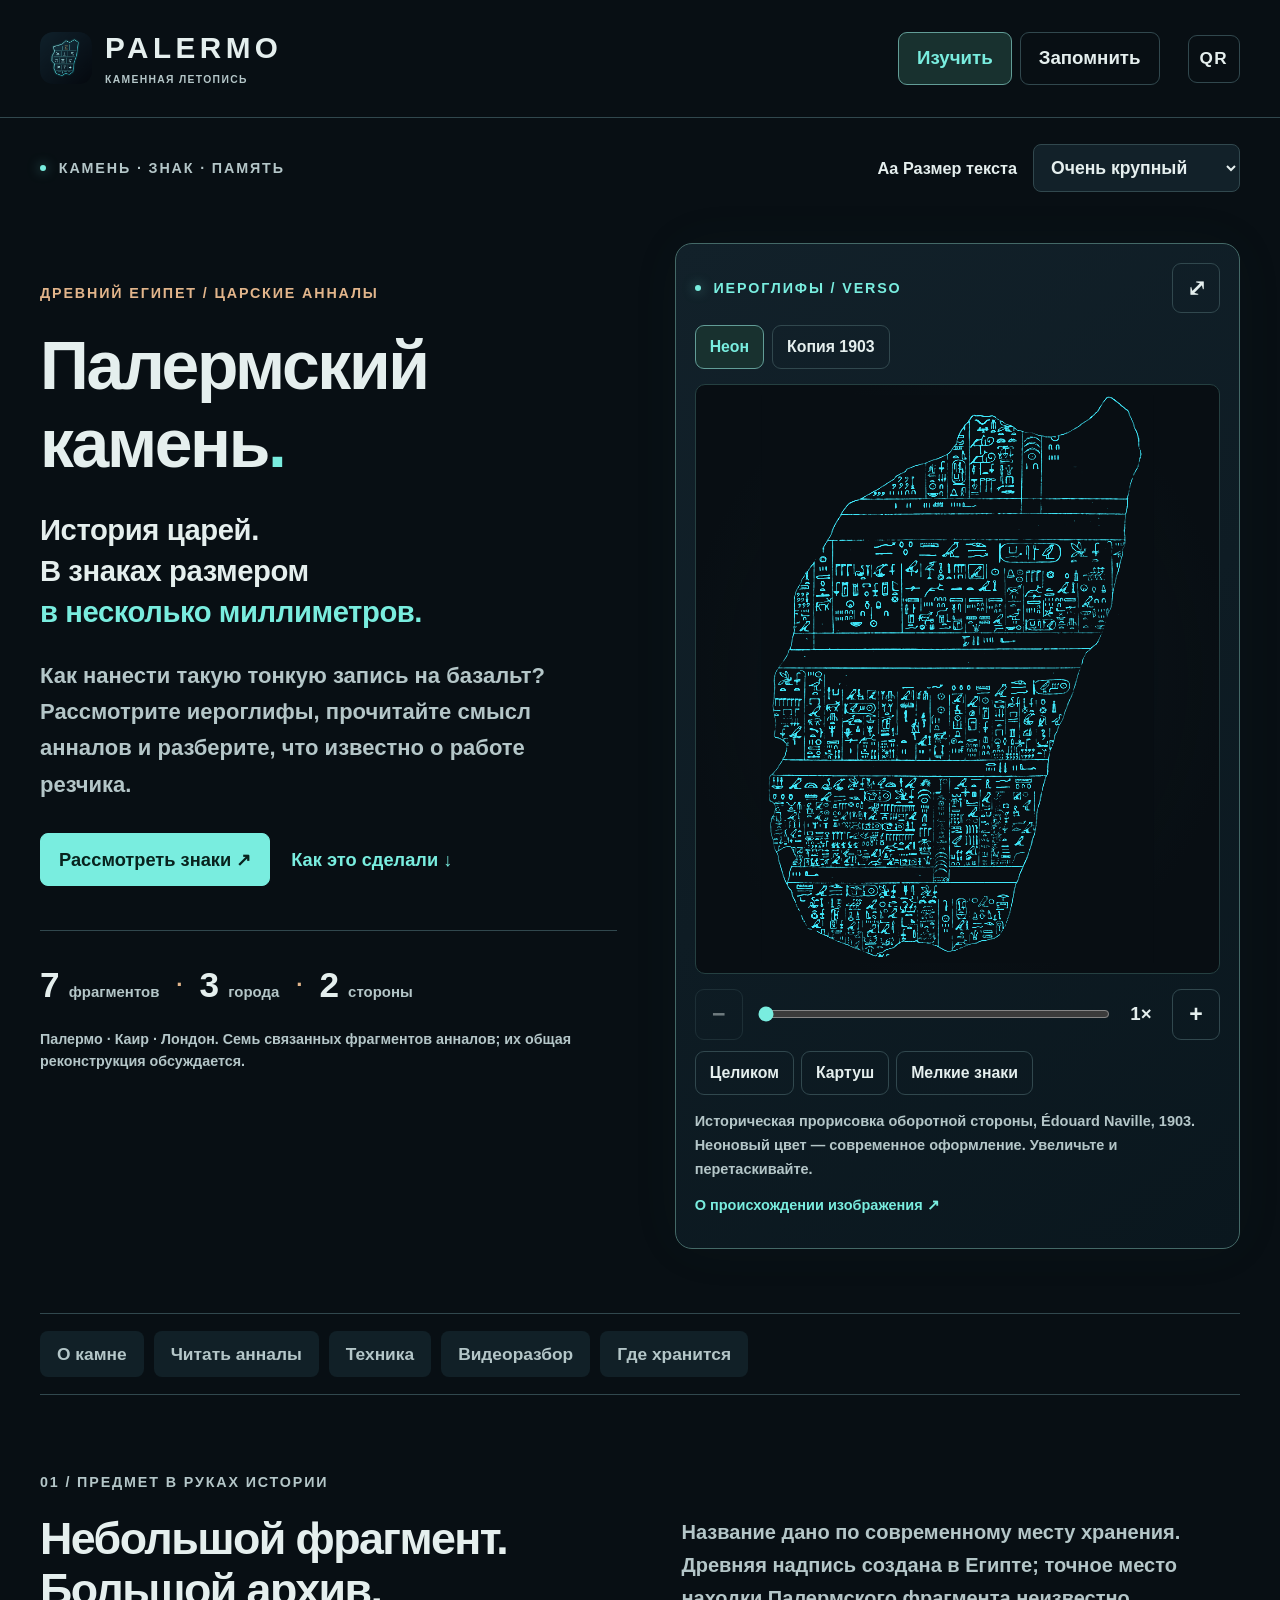
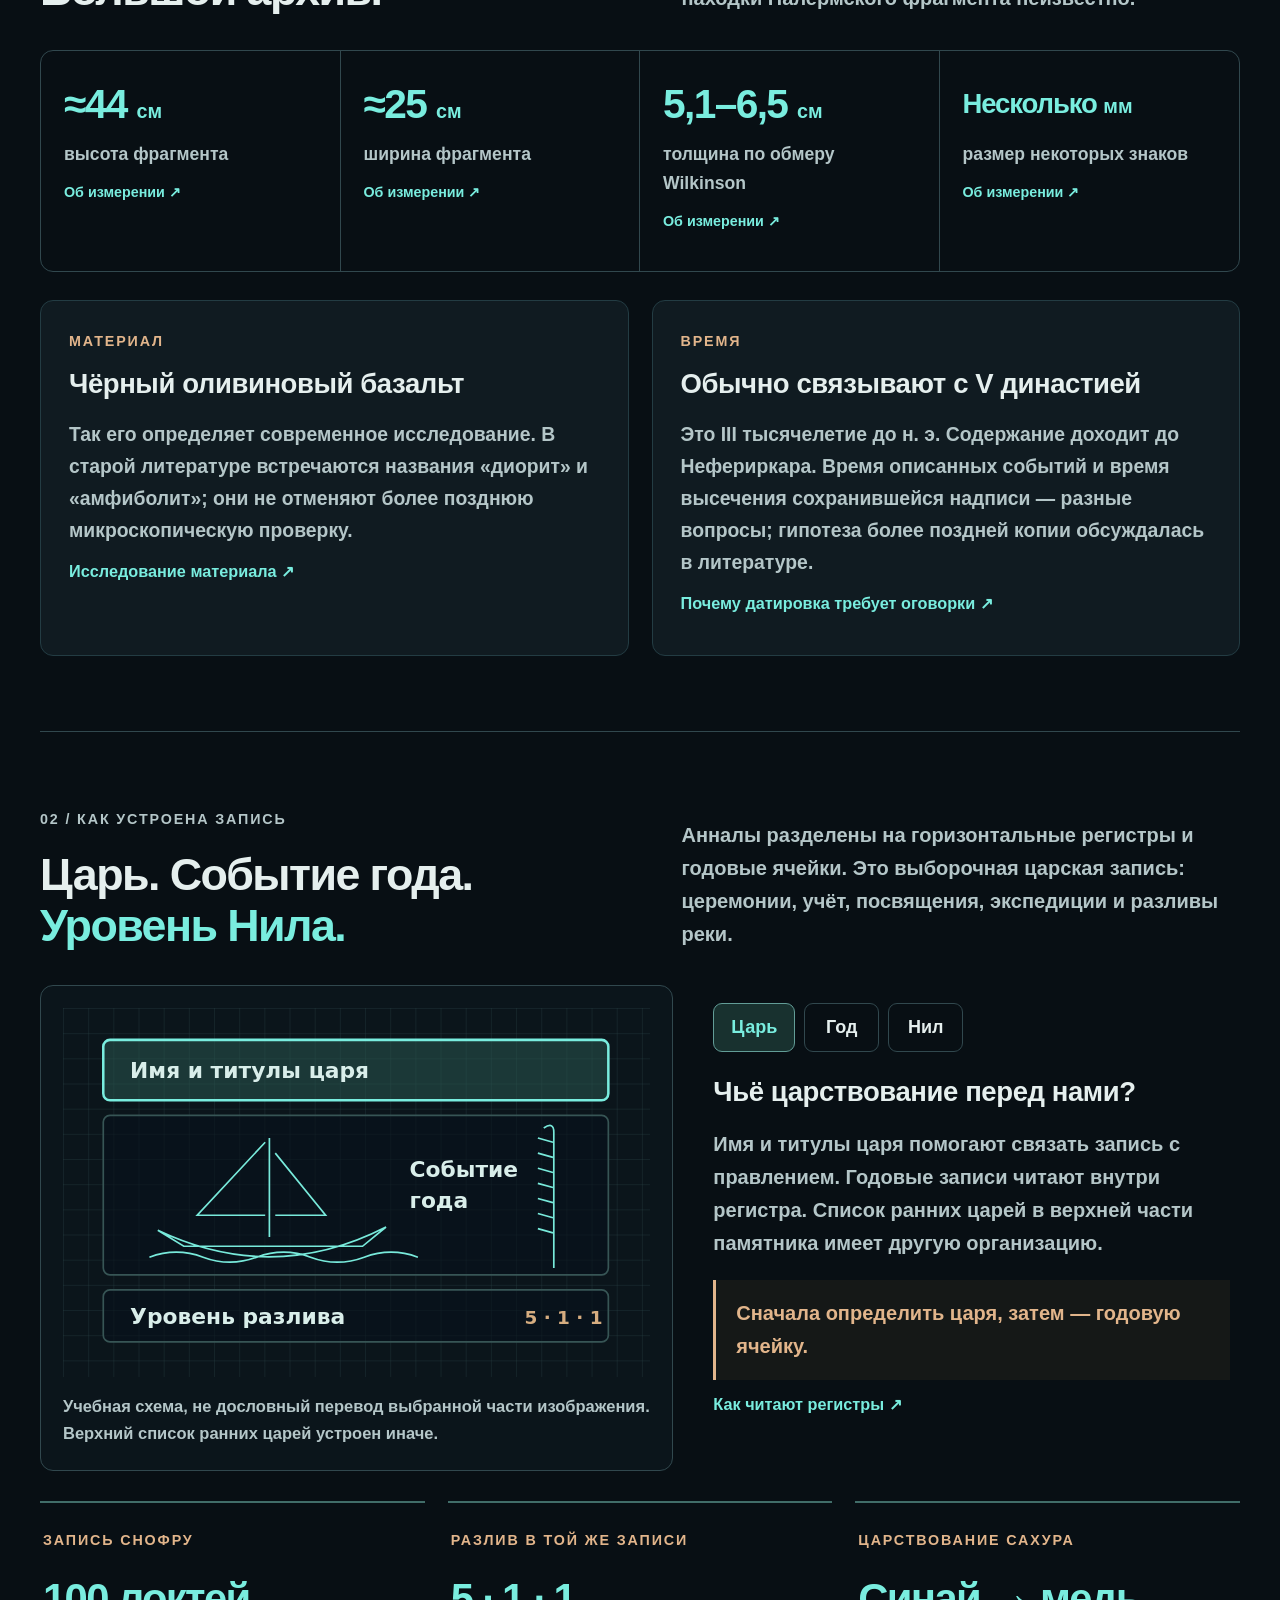
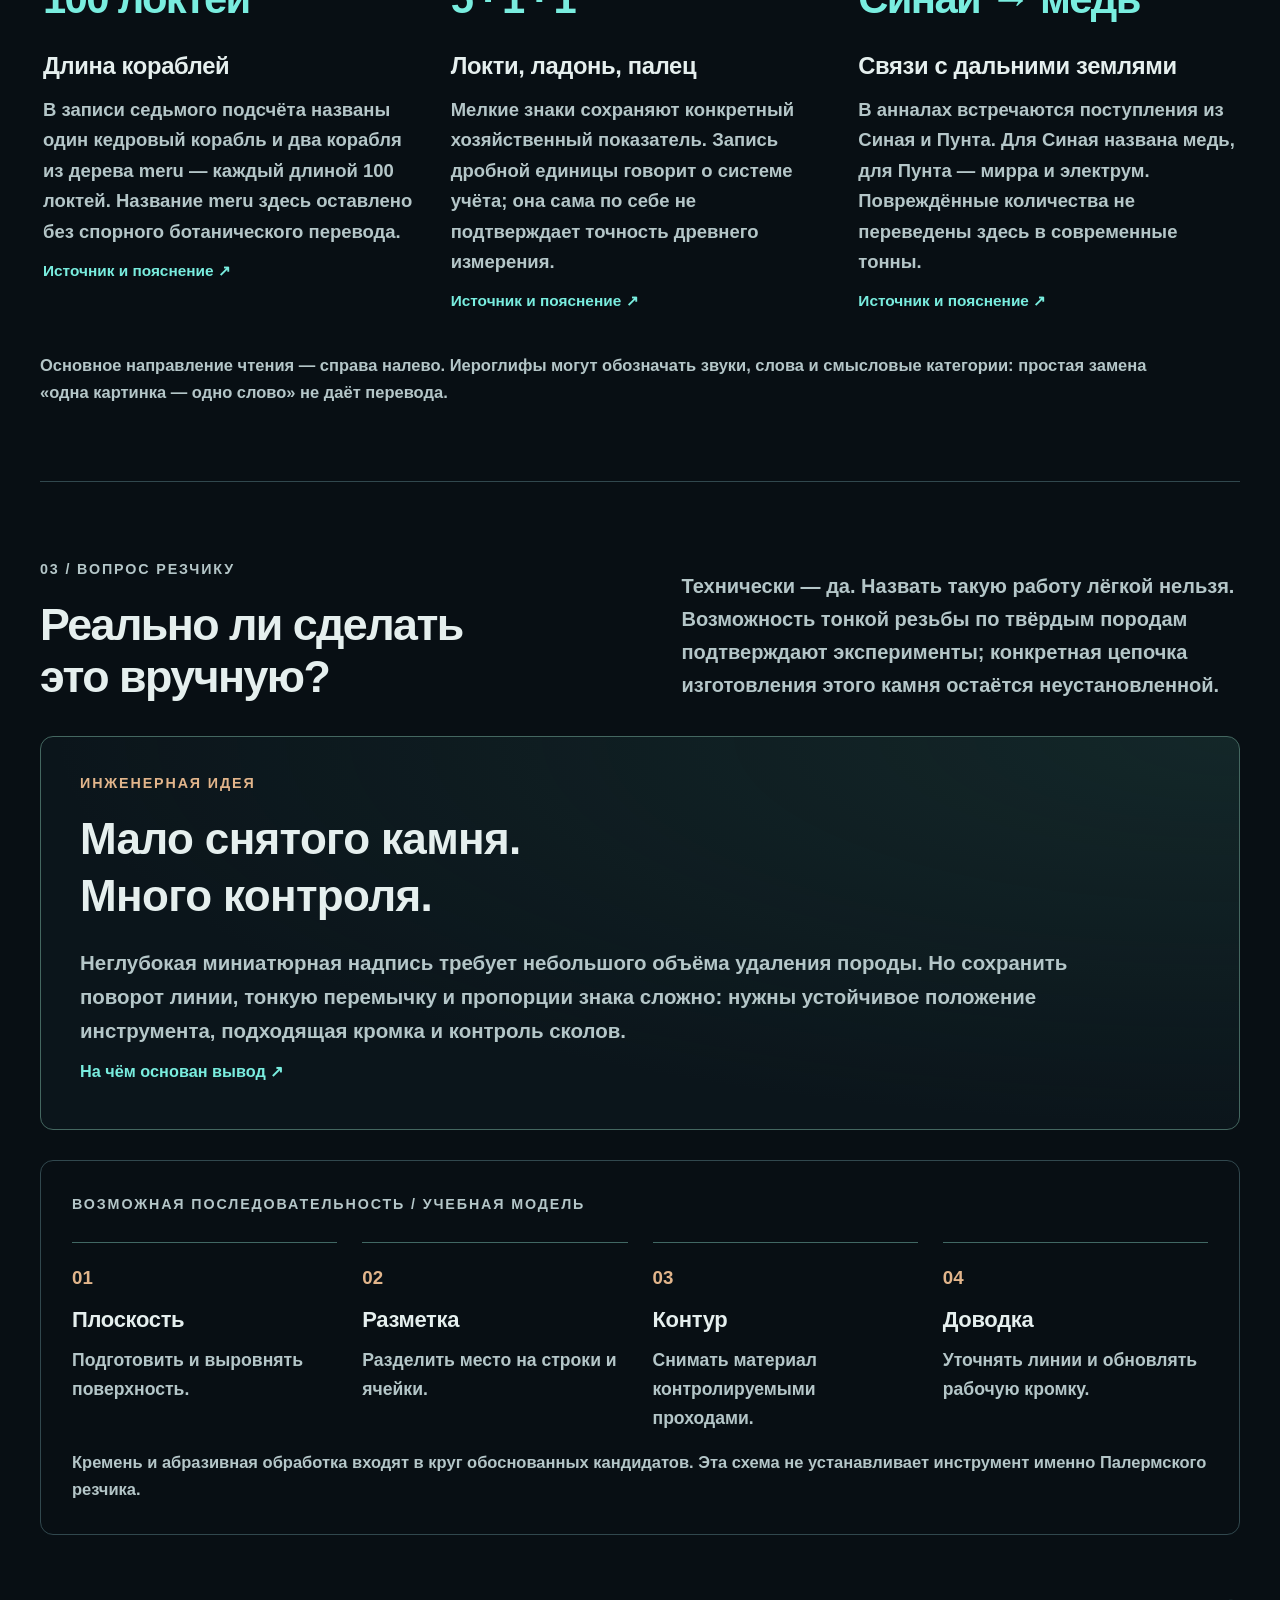
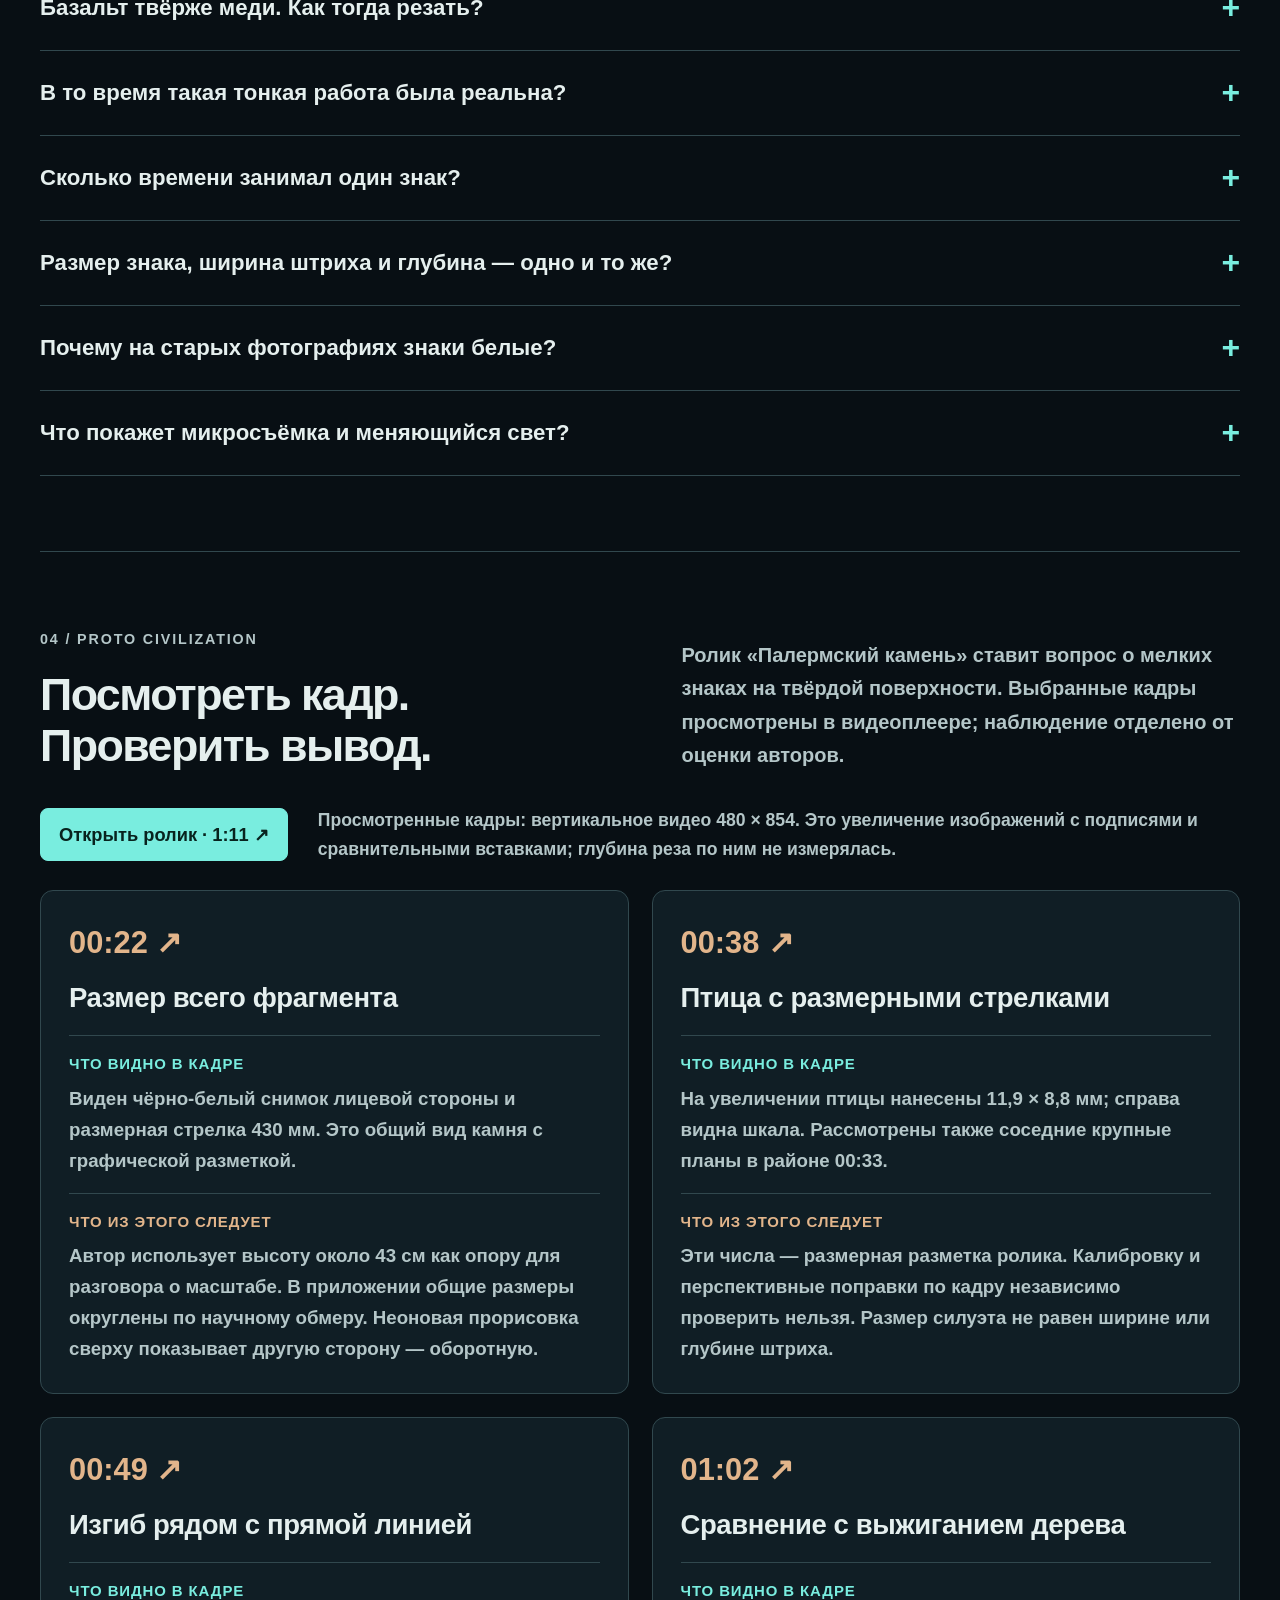
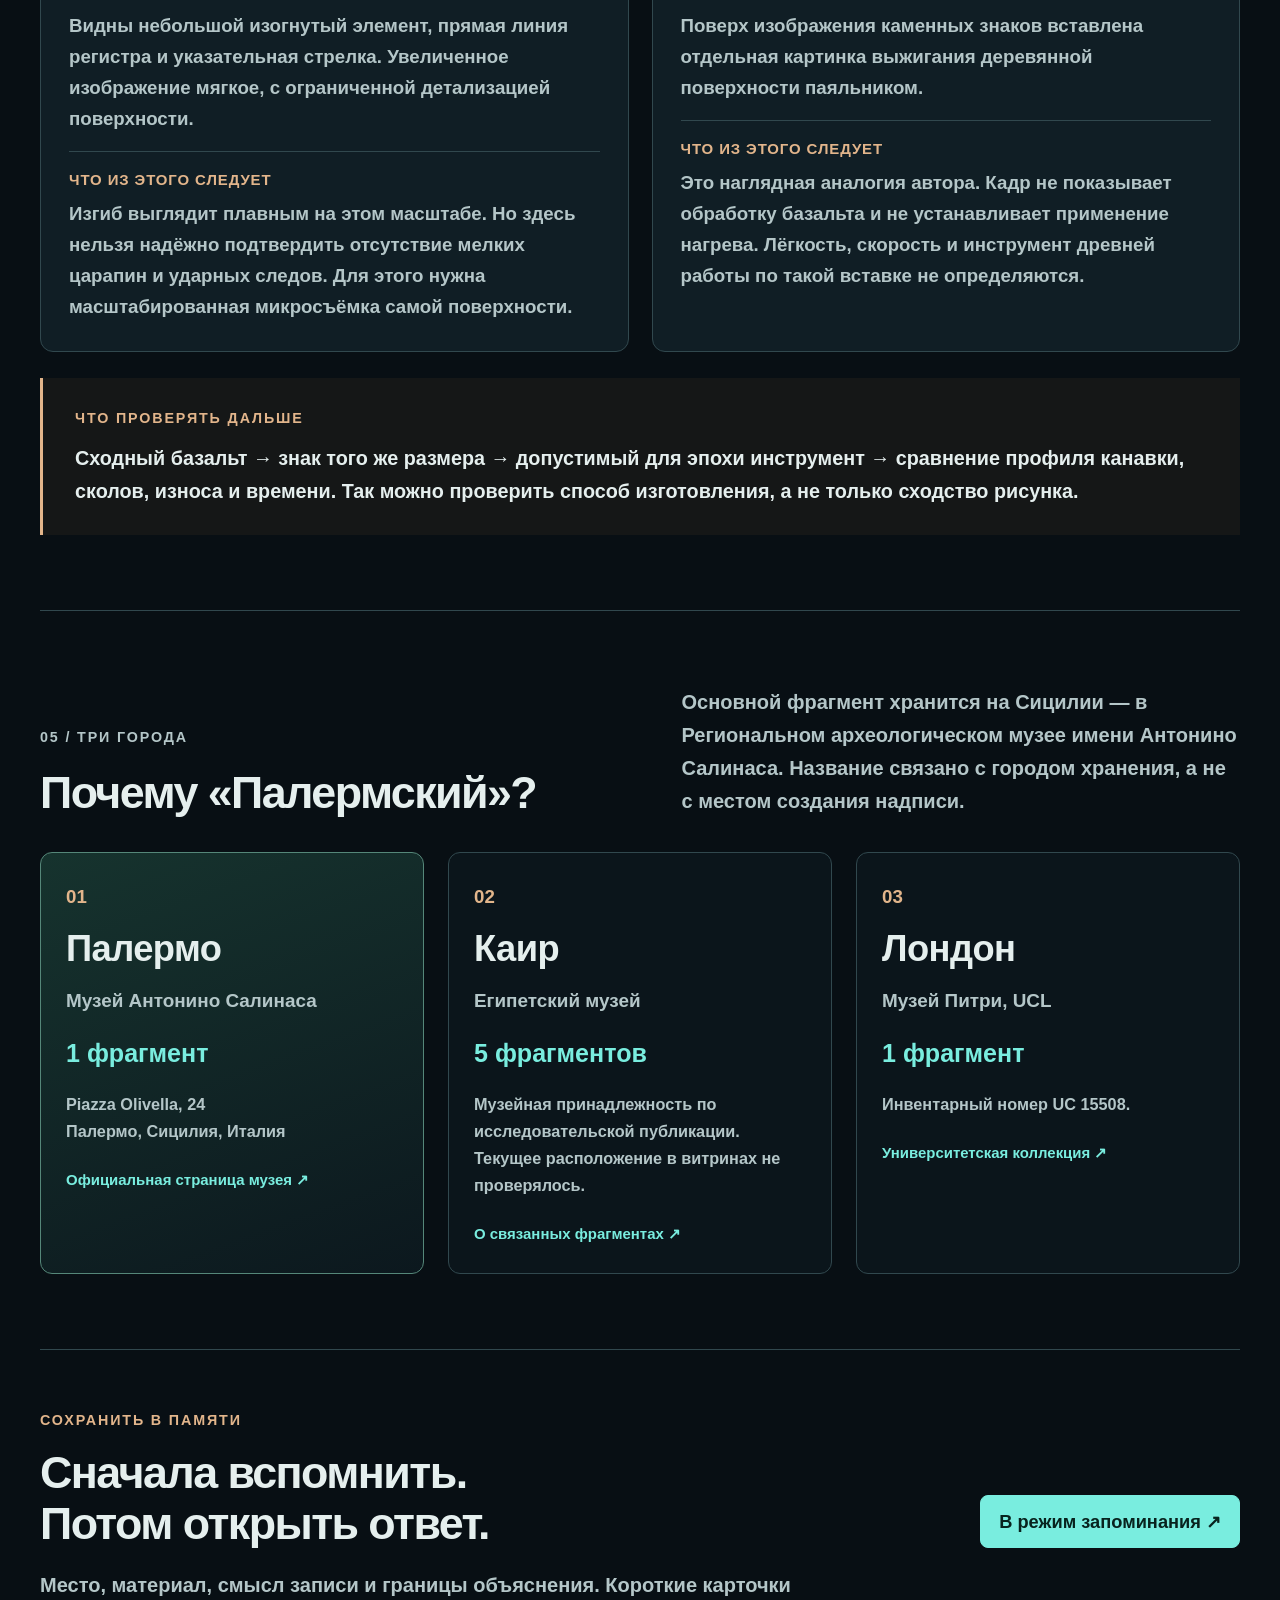
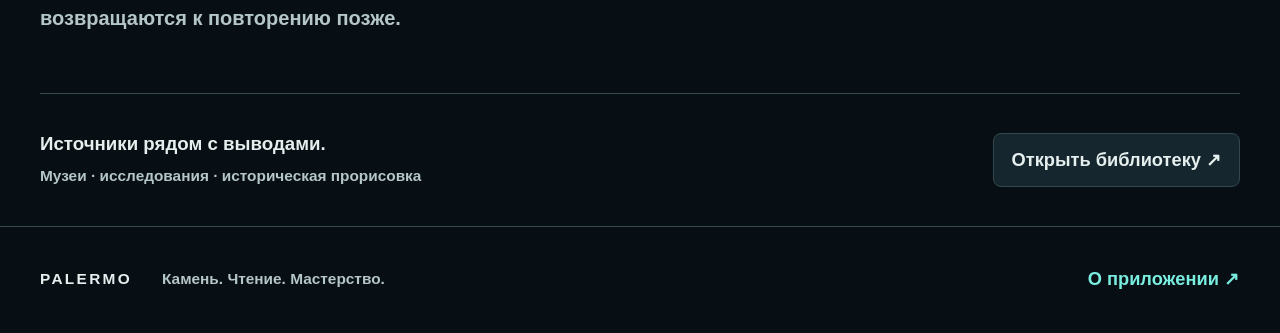
==== docs/PALERMO.html @ 160d747c "Build PALERMO stone atlas with neon facsimile and spaced recall" ====
<!doctype html>
<html lang="ru" data-text-size="large">
<head>
<meta charset="utf-8"><meta name="viewport" content="width=device-width,initial-scale=1,viewport-fit=cover">
<meta name="atlas-app" content="palermo"><meta name="atlas-version" content="r-cf853f99e8d63a05becb"><meta name="atlas-built" content="2026-10-10T15:28:58+00:00">
<meta name="theme-color" content="#080f14"><meta name="description" content="Палермский камень: неоновые иероглифы с увеличением, царские анналы, техника резьбы и повторение по памяти.">
<meta name="application-name" content="PALERMO"><meta name="apple-mobile-web-app-title" content="PALERMO"><meta name="apple-mobile-web-app-capable" content="yes">
<title>PALERMO — Каменная летопись</title>
<link rel="icon" type="image/png" sizes="32x32" href="[data-uri]"><link rel="apple-touch-icon" sizes="180x180" href="[data-uri]">
<script>try{const s=localStorage.getItem('palermo-text-size');if(['normal','large','xlarge'].includes(s))document.documentElement.dataset.textSize=s;}catch{}</script>
<style>:root{color-scheme:dark;--bg:#080f14;--panel:#101b21;--panel-deep:#0b151b;--cyan:#79eddf;--copper:#e2b58b;--text:#e5efee;--muted:#b4c6c8;--line:#31484e;--border:var(--line);font-size:20px;scroll-behavior:smooth;scroll-padding-top:28px}html[data-text-size=large]{font-size:22px}html[data-text-size=xlarge]{font-size:24px}*{box-sizing:border-box}body{margin:0;background:var(--bg);color:var(--text);font-family:-apple-system,BlinkMacSystemFont,"Segoe UI",sans-serif;font-size:1rem;line-height:1.65;font-weight:600;-webkit-text-size-adjust:100%;overflow-wrap:break-word}button,select,input{font:inherit}button,a,select,input{-webkit-tap-highlight-color:transparent}button{cursor:pointer}button,a{touch-action:manipulation}a{color:var(--cyan);text-decoration-thickness:1px;text-underline-offset:5px}button{color:var(--text);background:transparent;border:1px solid var(--line);font-weight:700;border-radius:9px;line-height:1.4;min-height:48px;padding:11px 17px}button:hover,a.primary-button:hover{border-color:var(--cyan);filter:brightness(1.08)}button:disabled{opacity:.45;cursor:default}button:focus-visible,a:focus-visible,select:focus-visible,input:focus-visible,[tabindex]:focus-visible,summary:focus-visible{outline:3px solid var(--copper);outline-offset:5px}button.active{color:var(--cyan);border-color:#629d97;background:#18312f}button[hidden],[hidden]{display:none!important}h1,h2,h3,p{margin:0}h1,h2,h3{line-height:1.14;font-weight:780;letter-spacing:-.035em}h1{font-size:clamp(2.35rem,5.3vw,4.25rem)}h2{font-size:clamp(1.65rem,3.5vw,2.8rem)}h3{font-size:1.25rem;line-height:1.3;letter-spacing:-.015em}h1 span,em{color:var(--cyan);font-style:normal}p+p{margin-top:1rem}.sr-only{position:absolute;width:1px;height:1px;padding:0;overflow:hidden;clip:rect(0,0,0,0);white-space:nowrap}.skip-link{position:fixed;top:10px;left:10px;transform:translateY(-150%);background:var(--bg);padding:10px;z-index:1000}.skip-link:focus{transform:none}.site-header,main,footer{max-width:1540px;margin:auto;padding-left:max(40px,env(safe-area-inset-left));padding-right:max(40px,env(safe-area-inset-right))}.site-header{min-height:118px;display:flex;align-items:center;gap:28px;border-bottom:1px solid var(--line)}.brand{display:flex;align-items:center;gap:13px;color:var(--text);text-decoration:none;font-size:1.35rem;font-weight:850;letter-spacing:.15em;line-height:1.2;flex-shrink:0}.brand img{border-radius:13px}.brand small{display:block;font-size:.47rem;color:var(--muted);letter-spacing:.13em;margin-top:8px}.main-nav{margin-left:auto;display:flex;gap:8px}.main-nav button{font-size:.85rem;padding:12px 18px}.icon-button{min-width:48px;min-height:48px;padding:8px 11px;flex:none;font-size:1.05rem}.qr-trigger{font-size:.78rem;letter-spacing:.08em}.utility-bar{display:flex;align-items:center;justify-content:space-between;gap:24px;padding:26px 0}.eyebrow{display:block;font-size:.65rem;font-weight:750;letter-spacing:.13em;line-height:1.7;color:var(--muted)}.eyebrow i{display:inline-block;width:6px;height:6px;border-radius:50%;background:var(--cyan);box-shadow:0 0 12px #79eddf8c;margin-right:7px;vertical-align:2px}.copper{color:var(--copper)}.reading-controls{display:flex;align-items:center;gap:16px;font-size:.74rem;font-weight:700}.reading-controls>span{white-space:nowrap}select{max-width:100%;min-height:48px;padding:10px 35px 10px 13px;border:1px solid var(--line);border-radius:8px;background:#122129;color:var(--text);font-weight:700;font-size:.8rem}.hero{display:grid;grid-template-columns:1.02fr 1fr;gap:58px;align-items:start;padding:25px 0 64px}.hero-copy{padding:38px 0 0}.hero-copy h1{margin:22px 0 28px}.hero-lead{font-size:1.33rem;line-height:1.4;font-weight:650;letter-spacing:-.015em}.hero-copy>p:not(.hero-lead):not(.hero-footnote){margin-top:25px;color:var(--muted)}.hero-actions{display:flex;gap:20px;align-items:center;flex-wrap:wrap;margin-top:30px}.primary-button,.secondary-button,.text-link,.source-link{display:inline-flex;align-items:center;justify-content:center;text-decoration:none;font-size:.83rem;font-weight:750;line-height:1.5;min-height:48px;padding:12px 18px;border:1px solid var(--line);border-radius:8px}.primary-button{background:var(--cyan);color:#08231e;border-color:var(--cyan)}.secondary-button{background:#15262e;color:var(--text)}.text-link{padding:8px 0;border-color:transparent;color:var(--cyan);justify-content:flex-start}.source-link{border:0;padding:9px 0;color:var(--cyan);font-size:.74rem;text-align:left;justify-content:flex-start;line-height:1.6}.memory-equation{display:flex;gap:17px;align-items:center;margin-top:44px;padding-top:25px;border-top:1px solid var(--line)}.memory-equation span{font-size:.68rem;color:var(--muted);white-space:nowrap}.memory-equation strong{font-size:1.6rem;color:var(--text);margin-right:5px;font-weight:800}.memory-equation b{color:var(--copper)}.hero-footnote{font-size:.65rem!important;color:var(--muted);line-height:1.6;margin-top:13px!important;max-width:550px}.viewer{position:relative;min-width:0;background:linear-gradient(145deg,#12212a,#0a171e);border:1px solid #446967;border-radius:17px;padding:19px;box-shadow:0 0 55px #397c6b0c}.viewer-head{display:flex;align-items:center;justify-content:space-between;gap:10px}.viewer-head .eyebrow{color:var(--cyan)}.viewer-modes{display:flex;gap:8px;margin:12px 0 15px}.viewer-modes button,.detail-presets button{font-size:.72rem;padding:9px 14px;min-height:44px}.stone-viewport{position:relative;overflow:hidden;height:590px;width:100%;background:#080e13;border:1px solid #254041;border-radius:10px;background-image:radial-gradient(ellipse at center,#14323538,transparent 75%);isolation:isolate}.stone-viewport.zoomed{cursor:grab;touch-action:none}.stone-viewport.dragging{cursor:grabbing}.stone-art{position:absolute;inset:10px;display:flex;align-items:center;justify-content:center;transform-origin:center;will-change:transform;pointer-events:none}.stone-art>svg{display:block;width:100%;height:100%;overflow:visible}.stone-art.original>svg g{clip-path:none}.stone-art.original>svg image{filter:none}.zoom-toolbar{display:flex;gap:15px;align-items:center;padding:15px 0 11px}.zoom-range{display:flex;flex:1;min-width:0}.zoom-range input{width:100%;min-width:0;accent-color:var(--cyan);height:44px;margin:0}.zoom-toolbar output{font-size:.85rem;min-width:3.1ch;text-align:center;font-variant-numeric:tabular-nums}.detail-presets{display:flex;gap:7px;flex-wrap:wrap}.viewer-note{font-size:.66rem;line-height:1.65;color:var(--muted);margin-top:15px}.viewer>.source-link{font-size:.66rem}.section-nav{display:flex;gap:10px;flex-wrap:wrap;border-top:1px solid var(--line);border-bottom:1px solid var(--line);padding:17px 0}.section-nav a{font-size:.79rem;text-decoration:none;min-height:46px;padding:8px 17px;color:var(--muted);border-radius:8px;background:#112027;display:flex;align-items:center}.section-nav a:hover{color:var(--cyan)}.content-section{padding:75px 0;border-bottom:1px solid var(--line)}.section-heading{display:grid;grid-template-columns:1.05fr 1fr;gap:55px;margin-bottom:34px;align-items:end}.section-heading h2{margin-top:18px}.section-heading>p{color:var(--muted);font-size:.91rem}.metric-grid{display:grid;grid-template-columns:repeat(4,1fr);border:1px solid var(--line);border-radius:13px;overflow:hidden;margin:35px 0 28px}.metric{padding:25px 23px;min-width:0;border-right:1px solid var(--line)}.metric:last-child{border:0}.metric strong{display:block;font-size:1.85rem;font-weight:800;color:var(--cyan);letter-spacing:-.04em;line-height:1.4;font-variant-numeric:tabular-nums}.metric strong small{font-size:.9rem;font-weight:650;letter-spacing:0}.metric span{display:block;color:var(--muted);font-size:.8rem;margin-top:7px}.metric button{font-size:.65rem}.identity-grid{display:grid;grid-template-columns:1fr 1fr;gap:23px}.identity-grid article{padding:28px;background:var(--panel);border-radius:13px;border:1px solid #233c43}.identity-grid h3{margin:13px 0 17px}.identity-grid p{color:var(--muted);font-size:.88rem}.reading-layout{display:grid;grid-template-columns:1.18fr 1fr;gap:30px;margin:30px 0}.year-diagram{padding:22px;border:1px solid var(--line);border-radius:13px;background:var(--panel-deep);align-self:start;min-width:0}.year-diagram>svg{display:block;width:100%;height:auto}.year-zone{fill:#07121b;fill-opacity:.6;stroke:#375555}.year-zone.selected{fill:#28574f;fill-opacity:.55;stroke:#79eddf;stroke-width:3}.caption,.section-note{font-size:.75rem;color:var(--muted);line-height:1.65}.caption{margin-top:16px}.reading-explainer{padding:18px 10px;min-width:0}.reading-tabs{display:flex;gap:9px;margin-bottom:22px;flex-wrap:wrap}.reading-tabs button{font-size:.82rem;min-width:75px}.reading-explainer h3{margin-bottom:18px}.reading-explainer>p{color:var(--muted);font-size:.91rem}.reading-anchor{padding:17px 20px;border-left:3px solid var(--copper);background:#2f281e59;color:var(--copper)!important;margin-top:20px}.entry-grid{display:grid;grid-template-columns:repeat(3,1fr);gap:23px;margin:26px 0}.entry{border-top:2px solid #416d69;padding:25px 3px 0}.entry-value{font-size:1.9rem;font-weight:780;color:var(--cyan);letter-spacing:-.04em;margin:13px 0 17px}.entry h3{font-size:1.08rem;margin:0 0 13px}.entry>p:not(.entry-value){font-size:.84rem;color:var(--muted)}.entry .source-link{font-size:.7rem}.section-note{max-width:1150px}.craft-answer{position:relative;padding:34px 39px;margin-bottom:30px;border:1px solid #446760;border-radius:13px;background:radial-gradient(ellipse at 100% 0,#28544b4a,transparent 70%),var(--panel-deep)}.craft-answer h3{font-size:2rem;max-width:720px;margin:15px 0 22px}.craft-answer>p{max-width:1000px;color:var(--muted);font-size:.93rem}.process-panel{padding:31px;border:1px solid var(--line);border-radius:13px}.process-steps{list-style:none;padding:0;margin:25px 0 0;display:grid;grid-template-columns:repeat(4,1fr);gap:25px}.process-steps li{border-top:1px solid #416864;padding-top:16px;min-width:0}.process-steps li>span{font-size:.85rem;color:var(--copper)}.process-steps h3{font-size:1rem;margin:11px 0}.process-steps p{font-size:.8rem;color:var(--muted)}.questions{margin-top:31px}.questions details{border-bottom:1px solid var(--line);padding:18px 0}.questions summary{cursor:pointer;font-size:1.01rem;font-weight:750;line-height:1.5;min-height:48px;display:flex;align-items:center;gap:20px;justify-content:space-between;list-style:none}.questions summary::-webkit-details-marker{display:none}.questions summary:after{content:'+';font-size:1.45rem;color:var(--cyan);flex:none}.questions details[open] summary:after{content:'−'}.questions details>p{font-size:.88rem;color:var(--muted);max-width:1120px;margin:15px 0 0}.film-intro{display:flex;align-items:center;gap:30px;margin-bottom:26px}.film-intro>a{flex:none}.film-intro p{font-size:.8rem;color:var(--muted)}.film-grid{display:grid;grid-template-columns:repeat(2,1fr);gap:23px}.film-card{padding:28px;background:#101e25;border:1px solid var(--line);border-radius:13px}.film-time{color:var(--copper);font-weight:800;font-size:1.4rem;line-height:1.3;text-decoration:none;display:inline-flex;align-items:center;min-height:48px;margin-bottom:13px}.film-card h3{margin-bottom:20px}.evidence-line{border-top:1px solid var(--line);padding-top:16px;margin-top:16px}.evidence-line strong{display:block;color:var(--cyan);font-size:.68rem;font-weight:750;text-transform:uppercase;letter-spacing:.06em;margin-bottom:7px}.evidence-line p{color:var(--muted);font-size:.85rem}.evidence-line:last-child strong{color:var(--copper)}.takeaway{padding:28px 32px;border-left:3px solid var(--copper);background:#32291d52;margin-top:26px}.takeaway p{font-size:.9rem;margin-top:12px}.places{display:grid;grid-template-columns:repeat(3,1fr);gap:24px}.place{padding:25px 25px 15px;border:1px solid var(--line);border-radius:12px;background:var(--panel-deep);min-width:0}.primary-place{border-color:#558779;background:linear-gradient(160deg,#16332e,#0c181e)}.place-number{font-size:.85rem;color:var(--copper)}.place h3{font-size:1.65rem;margin:10px 0 13px}.place>p{font-size:.86rem;color:var(--muted)}.location-count{display:block;font-weight:780;color:var(--cyan);font-size:1.14rem;margin:17px 0}.place p.address{font-size:.74rem}.place .source-link{font-size:.68rem;margin-top:11px}.learn-invite{padding:58px 0;display:flex;gap:42px;align-items:center;justify-content:space-between}.learn-invite h2{margin:15px 0 20px}.learn-invite p{color:var(--muted);font-size:.91rem;max-width:840px}.learn-invite>button{flex:none;max-width:100%}.source-strip{display:flex;align-items:center;gap:30px;justify-content:space-between;padding:35px 0;border-top:1px solid var(--line)}.source-strip p{font-size:.85rem}.source-strip p span{color:var(--muted);font-size:.7rem}.source-strip button{flex:none}footer{display:flex;align-items:center;gap:30px;border-top:1px solid var(--line);padding-top:28px;padding-bottom:max(30px,env(safe-area-inset-bottom));font-size:.7rem;color:var(--muted)}.footer-brand{font-weight:800;letter-spacing:.15em;text-decoration:none;color:var(--text)}footer>button{margin-left:auto;font-size:.75rem}.learn-overview,.review-session,.review-complete{max-width:1100px;margin:auto;padding:38px 0 80px;min-height:65vh}.learn-overview h1{margin:22px 0 27px;font-size:clamp(2rem,4.8vw,3.65rem)}.learn-overview>p{color:var(--muted);max-width:950px}.learn-stats{display:grid;grid-template-columns:repeat(3,1fr);margin:36px 0;border:1px solid var(--line);border-radius:12px;padding:25px;gap:25px}.learn-stats strong{display:block;color:var(--cyan);font-size:2.2rem;font-weight:800;line-height:1.4}.learn-stats span{font-size:.76rem;color:var(--muted)}.review-setup{padding:27px;background:var(--panel);border-radius:12px;border:1px solid var(--line)}.review-setup label{display:flex;flex-direction:column;gap:10px;font-size:.85rem;max-width:540px}.review-setup p{color:var(--muted);font-size:.85rem;margin:23px 0}.review-setup>button{margin:0 20px 7px 0}.session-top{display:flex;justify-content:space-between;gap:25px;align-items:center;margin-bottom:22px}.session-top>span{font-size:.75rem;color:var(--muted);text-align:right}.flashcard{padding:36px;border:1px solid #4b7770;border-radius:15px;background:linear-gradient(140deg,#122a29,#0c1b24);min-height:340px}.flashcard h2{font-size:1.7rem;line-height:1.35;margin:25px 0 35px;max-width:900px}.flashcard h3{font-size:1.18rem;margin:27px 0 18px;color:var(--cyan)}.flashcard #card-detail{font-size:.91rem;color:var(--muted)}.answer-anchor{margin:26px 0 12px;padding:20px 23px;border-left:3px solid var(--copper);background:#372e244d}.answer-anchor .eyebrow{color:var(--copper);font-size:.6rem}.answer-anchor p{font-size:1.12rem;margin-top:7px;color:var(--copper);font-weight:740}.rating-buttons{display:grid;grid-template-columns:1fr 1fr;gap:18px;margin-top:23px}.rating-buttons button{padding:19px 25px;text-align:left;background:var(--panel)}.rating-buttons button:last-child{border-color:#65968b;background:#15332d}.rating-buttons strong{display:block;font-size:1rem}.rating-buttons span{display:block;font-size:.74rem;font-weight:570;color:var(--muted);margin-top:8px}.review-complete h2{margin:20px 0}.review-complete p{color:var(--muted);margin-bottom:25px}dialog{max-width:min(850px,calc(100vw - 32px));width:850px;max-height:calc(100dvh - 36px);padding:31px;border:1px solid #476d66;border-radius:15px;background:#0c1b22;color:var(--text);box-shadow:0 40px 120px #000b;overflow:auto}dialog::backdrop{background:#03090ddb;backdrop-filter:blur(7px)}.dialog-top{display:flex;align-items:center;justify-content:space-between;gap:20px;margin-bottom:15px}dialog h2{font-size:1.8rem;margin-bottom:23px}dialog>p{font-size:.85rem;color:var(--muted);margin:18px 0}dialog .caption{font-size:.74rem}.source-item{padding:25px 0;border-top:1px solid var(--line)}.source-item h3{font-size:.99rem;line-height:1.45;letter-spacing:0}.source-item p{font-size:.8rem;color:var(--muted);margin:12px 0}.source-item .source-type{font-size:.65rem;color:var(--copper);margin-top:0}.source-item a{font-size:.78rem;min-height:44px;display:inline-flex;align-items:center;margin-right:24px}.qr-art{background:white;padding:20px;margin:25px auto;max-width:340px;width:100%;border-radius:14px}.qr-art svg{display:block;width:100%;height:auto}.qr-url{font-size:.82rem;display:block;overflow-wrap:anywhere;margin:18px 0}#viewer-dialog{padding:0;width:min(1100px,calc(100vw - 24px));max-width:calc(100vw - 24px);max-height:calc(100dvh - 24px)}#viewer-dialog .viewer{border:0;border-radius:0}#viewer-dialog .stone-viewport{height:clamp(240px,calc(100dvh - 360px),1000px)}#viewer-dialog .viewer-note{font-size:.65rem}.toast{position:fixed;bottom:max(25px,env(safe-area-inset-bottom));left:50%;transform:translateX(-50%) translateY(120px);opacity:0;max-width:calc(100vw - 32px);width:max-content;pointer-events:none;border:1px solid #7aa197;border-radius:10px;background:#16372e;padding:16px 24px;color:var(--text);font-size:.83rem;z-index:500;transition:transform .2s,opacity .2s}.toast.show{transform:translateX(-50%) translateY(0);opacity:1}
@media(min-width:1600px){.stone-viewport{height:680px}}@media(max-width:1190px){.hero{gap:32px}.hero-copy{padding-top:18px}.hero h1{font-size:2.8rem}.hero-lead{font-size:1.16rem}.hero-actions{gap:13px}.hero-actions>a{font-size:.75rem}.memory-equation{gap:11px;flex-wrap:wrap}.section-heading{gap:30px}.metric{padding:22px 17px}.metric strong{font-size:1.5rem}.process-steps{grid-template-columns:1fr 1fr}.places{gap:17px}.place{padding:23px 19px}.learn-invite{flex-direction:column;align-items:flex-start}.site-header,main,footer{padding-left:28px;padding-right:28px}.film-intro{align-items:flex-start}.film-intro>a{flex-shrink:1}.brand{font-size:1.1rem}}
@media(max-width:930px){.hero{grid-template-columns:1fr;gap:32px;padding-top:10px}.hero-copy{padding-top:5px}.hero h1{font-size:clamp(2.4rem,7vw,3.5rem)}.hero-lead br{display:none}.hero-lead{max-width:700px;line-height:1.6}.hero-copy>p{max-width:800px}.memory-equation{margin-top:30px}.viewer{max-width:760px;width:100%;margin:auto}.stone-viewport{height:600px}.section-heading{grid-template-columns:1fr;gap:24px}.section-heading>p{max-width:850px}.metric-grid{grid-template-columns:repeat(2,1fr)}.metric{border-bottom:1px solid var(--line)}.metric:nth-child(2){border-right:0}.metric:nth-child(3){border-bottom:0}.metric strong{font-size:1.8rem}.reading-layout{grid-template-columns:1fr}.year-diagram{max-width:760px}.entry-grid{grid-template-columns:1fr;gap:5px}.entry{padding:24px 0}.entry-value{margin:6px 0 13px}.places{grid-template-columns:1fr}.place{display:block;padding:26px}.place h3{margin:7px 0 12px}.source-strip{align-items:flex-start}.main-nav button{padding:12px 14px}.utility-bar>.eyebrow{font-size:.55rem}.reading-label{display:none}.content-section{padding:55px 0}.film-intro{flex-direction:column;gap:17px}.film-grid{gap:18px}.film-card{padding:23px}}
@media(max-width:620px){.site-header,main,footer{padding-left:max(18px,env(safe-area-inset-left));padding-right:max(18px,env(safe-area-inset-right))}.site-header{gap:12px;flex-wrap:wrap;padding-top:18px;padding-bottom:17px;min-height:0}.brand{font-size:1.13rem;gap:10px;flex:1}.brand img{width:44px;height:44px}.brand small{font-size:.43rem}.main-nav{order:3;width:100%;margin:4px 0 0;gap:10px}.main-nav button{flex:1;font-size:.82rem}.qr-trigger{min-width:46px}.utility-bar{gap:12px;padding:20px 0;flex-wrap:wrap}.utility-bar>.eyebrow{font-size:.53rem}.reading-controls{font-size:.7rem;gap:8px;margin-left:auto}.reading-controls select{font-size:.7rem;padding:8px 28px 8px 10px;min-height:45px}.hero{padding-bottom:35px;gap:28px}.hero-copy h1{margin:18px 0 22px;font-size:2.4rem}.hero-lead{font-size:1.09rem}.hero-copy>p:not(.hero-lead):not(.hero-footnote){font-size:.94rem}.hero-actions{gap:7px;margin-top:22px}.hero-actions>a{font-size:.81rem}.memory-equation{gap:10px;margin-top:24px;padding-top:17px}.memory-equation strong{font-size:1.5rem}.memory-equation span{font-size:.64rem}.memory-equation b{font-size:.7rem}.hero-footnote{font-size:.65rem!important}.viewer{padding:13px;border-radius:12px}.viewer-head>.eyebrow{font-size:.55rem}.viewer-modes{margin-top:9px}.viewer-modes button{font-size:.75rem}.stone-viewport{height:490px}.zoom-toolbar{gap:9px;padding-top:12px}.detail-presets{gap:6px}.detail-presets button{font-size:.64rem;padding:8px 10px}.viewer-note{font-size:.66rem}.section-nav{gap:7px;padding:13px 0}.section-nav a{font-size:.71rem;padding:8px 11px;min-height:44px}.content-section{padding:43px 0}.section-heading{margin-bottom:25px}.section-heading h2{font-size:1.75rem}.section-heading>p{font-size:.92rem}.eyebrow{font-size:.58rem}.metric-grid{margin:25px 0}.metric{padding:19px 15px}.metric strong{font-size:1.64rem}.metric span{font-size:.75rem}.metric strong small{font-size:.8rem}.metric button{font-size:.59rem}.identity-grid{grid-template-columns:1fr;gap:17px}.identity-grid article{padding:24px 22px}.identity-grid h3{font-size:1.12rem}.identity-grid p{font-size:.9rem}.reading-layout{gap:7px}.year-diagram{padding:12px}.year-diagram .caption{font-size:.68rem}.reading-explainer{padding:18px 0}.reading-explainer h3{font-size:1.2rem}.reading-explainer>p{font-size:.92rem}.entry h3{font-size:1.12rem}.entry>p:not(.entry-value){font-size:.91rem}.craft-answer{padding:27px 22px}.craft-answer h3{font-size:1.75rem}.process-panel{padding:24px 20px}.process-steps{gap:23px 17px}.process-steps h3{font-size:.94rem}.process-steps p{font-size:.8rem}.questions summary{font-size:.98rem;gap:14px}.questions details>p{font-size:.91rem}.film-grid{grid-template-columns:1fr}.film-card{padding:25px 22px}.film-card h3{font-size:1.2rem}.evidence-line p{font-size:.91rem}.takeaway{padding:24px}.places{gap:17px}.place{padding:24px}.place>p{font-size:.91rem}.place p.address{font-size:.78rem}.place .source-link{font-size:.75rem}.learn-invite{padding:43px 0;gap:20px}.learn-invite h2{font-size:1.7rem}.source-strip{flex-direction:column;gap:19px;padding:28px 0}.source-strip p{font-size:.84rem}.source-strip p span{font-size:.68rem}.source-strip>button{font-size:.79rem}footer{flex-wrap:wrap;gap:14px 22px;padding-top:24px}footer>span{font-size:.64rem}footer>button{margin-left:0;width:100%;font-size:.76rem}.learn-overview,.review-session,.review-complete{padding:20px 0 45px}.learn-overview h1{font-size:2rem}.learn-overview>p{font-size:.94rem}.learn-stats{padding:19px;gap:12px}.learn-stats strong{font-size:1.9rem}.learn-stats span{font-size:.64rem}.review-setup{padding:23px 19px}.review-setup>button{margin:0 0 8px;max-width:100%}.review-setup label{font-size:.8rem}.review-setup select{font-size:.79rem;padding-right:28px}.session-top{gap:13px}.session-top>button{font-size:.79rem}.session-top>span{font-size:.68rem}.flashcard{padding:26px 22px}.flashcard h2{font-size:1.4rem;margin:22px 0 27px;line-height:1.4}.flashcard h3{font-size:1.15rem}.flashcard #card-detail{font-size:.91rem}.answer-anchor{padding:18px}.answer-anchor p{font-size:1rem}.rating-buttons{gap:11px}.rating-buttons button{padding:18px 16px}.rating-buttons strong{font-size:.89rem}.rating-buttons span{font-size:.64rem}dialog{padding:22px;max-width:calc(100vw - 24px);max-height:calc(100dvh - 24px)}dialog h2{font-size:1.55rem}.source-item h3{font-size:.95rem}#viewer-dialog .stone-viewport{height:max(230px,calc(100dvh - 375px))}#viewer-dialog .viewer>.source-link{display:none}.qr-art{max-width:290px}.toast{font-size:.77rem;padding:13px 19px}}
@media(max-width:380px){.brand{font-size:1rem}.memory-equation{gap:8px}.memory-equation span{font-size:.59rem}.memory-equation strong{font-size:1.38rem}.process-steps{grid-template-columns:1fr}.hero-copy h1{font-size:2.08rem}.metric{padding:15px 12px}.metric strong{font-size:1.48rem}.stone-viewport{height:445px}.reading-controls{margin-left:0}.learn-stats{padding:17px 13px;gap:9px}}
@media(prefers-reduced-motion:reduce){:root{scroll-behavior:auto}.toast{transition:none}}

.metric:last-child strong{font-size:1.25rem;line-height:2.07}

.section-heading>*{min-width:0}@media(max-width:380px){.section-heading h2{font-size:1.5rem}}

.app-updates{margin:28px 0 4px;padding:24px 0 0;border-top:1px solid var(--border,var(--line,#385248));min-width:0}.app-updates h3{font-size:1.2rem;font-weight:750;line-height:1.5;margin:0 0 16px}.update-toggle{display:flex;align-items:center;gap:13px;min-height:48px;font-size:1rem;font-weight:700;cursor:pointer}.update-toggle input{width:25px;height:25px;flex:none;accent-color:var(--cyan,#67f2cd);margin:0}.app-updates .update-status{font-size:1rem;line-height:1.7;font-weight:650;margin:16px 0;color:var(--text,#e7eef2)}.app-updates .update-help{font-size:.85rem;line-height:1.7;color:var(--muted,#b0c6bd);margin:0 0 18px}.update-actions{display:flex;gap:12px;flex-wrap:wrap}.update-actions button{font-size:.9rem;min-height:48px;padding:12px 16px;white-space:normal}.update-version{display:block;font-size:.75rem;color:var(--muted,#b0c6bd);margin-top:16px}.update-banner{position:fixed;left:max(15px,env(safe-area-inset-left));right:max(15px,env(safe-area-inset-right));bottom:max(15px,env(safe-area-inset-bottom));margin:0 auto;max-width:860px;padding:20px 23px;z-index:110;background:#102922;border:1px solid #67aa95;box-shadow:0 10px 60px #0009;display:flex;gap:22px;align-items:center;color:#e9fff3}.update-banner p{font-size:.85rem;font-weight:650;line-height:1.6;margin:0;flex:1;min-width:0}.update-banner>div{display:flex;gap:10px;flex-wrap:wrap;flex-shrink:0}.update-banner button{font-size:.85rem;line-height:1.5;font-weight:700;padding:10px 13px;border:1px solid #77bea6;min-height:46px;color:#d2ffeb}.update-banner button:disabled{opacity:.5;cursor:default}.update-banner[hidden]{display:none!important}@media(max-width:700px){.update-banner{flex-direction:column;align-items:stretch;gap:15px;padding:17px 19px}.update-banner>div{justify-content:flex-end}.update-banner p{font-size:.875rem}.update-actions{flex-direction:column}.update-actions button{width:100%;justify-content:center}}

body:has(.update-banner:not([hidden])){padding-bottom:var(--update-banner-space,240px)}
</style>
</head>
<body>
<a class="skip-link" href="#main-content">К содержанию</a>
<header class="site-header"><a href="#top" class="brand" data-mode="atlas" aria-label="PALERMO — к камню"><img src="[data-uri]" alt="" width="52" height="52"><span>PALERMO<small>КАМЕННАЯ ЛЕТОПИСЬ</small></span></a><nav class="main-nav" aria-label="Режим приложения"><button type="button" data-mode="atlas" class="active" aria-current="page">Изучить</button><button type="button" data-mode="learn">Запомнить</button></nav><button type="button" class="qr-trigger icon-button" aria-label="QR-код приложения">QR</button></header>
<main id="main-content">
<div class="utility-bar"><span class="eyebrow"><i></i> КАМЕНЬ · ЗНАК · ПАМЯТЬ</span><label class="reading-controls" for="text-size"><span>Aa <span class="reading-label">Размер текста</span></span><select id="text-size"><option value="normal">Крупный</option><option value="large" selected>Очень крупный</option><option value="xlarge">Максимальный</option></select></label></div>
<div id="atlas-view">
<section class="hero" id="top"><div class="hero-copy"><span class="eyebrow copper">ДРЕВНИЙ ЕГИПЕТ / ЦАРСКИЕ АННАЛЫ</span><h1>Палермский<br>камень<span>.</span></h1><p class="hero-lead">История царей. <br>В знаках размером <br><em>в несколько миллиметров.</em></p><p>Как нанести такую тонкую запись на базальт? Рассмотрите иероглифы, прочитайте смысл анналов и разберите, что известно о работе резчика.</p><div class="hero-actions"><a class="primary-button" href="#stone-viewer">Рассмотреть знаки ↗</a><a class="text-link" href="#craft">Как это сделали ↓</a></div><div class="memory-equation"><span><strong>7</strong> фрагментов</span><b>·</b><span><strong>3</strong> города</span><b>·</b><span><strong>2</strong> стороны</span></div><p class="hero-footnote">Палермо · Каир · Лондон. Семь связанных фрагментов анналов; их общая реконструкция обсуждается.</p></div>
<div class="viewer" id="stone-viewer"><div class="viewer-head"><span class="eyebrow"><i></i> ИЕРОГЛИФЫ / VERSO</span><button type="button" id="expand-viewer" class="icon-button" aria-label="Развернуть изображение" aria-expanded="false">⤢</button></div><div class="viewer-modes" role="group" aria-label="Оформление прорисовки"><button type="button" data-art="neon" class="active" aria-pressed="true">Неон</button><button type="button" data-art="original" aria-pressed="false">Копия 1903</button></div><div class="stone-viewport" id="stone-viewport" tabindex="0" role="region" aria-label="Прорисовка камня. После увеличения можно перетаскивать изображение или перемещать его клавишами со стрелками."><div class="stone-art" id="stone-art"><svg xmlns="http://www.w3.org/2000/svg" width="1924" height="2784" viewBox="0 72 1924 2784" role="img" aria-labelledby="title description">
  <title id="title">Палермский камень: неоновое оформление исторической прорисовки оборотной стороны</title>
  <desc id="description">Прорисовка Édouard Naville, La pierre de Palerme, Recueil de travaux 25, 1903, таблица II, B. Общественное достояние. Неоновый цвет получен SVG-фильтром; исходный скан внутри файла не изменён. Историческая прорисовка отражает чтение автора и не заменяет фотографию, микросъёмку или обмер поверхности. Знаки и лакуны не дорисованы; отсечены только поля страницы.</desc>
  <metadata>Source: https://archive.org/details/recueildetravaux25masp/page/n75/mode/1up ; scan: Harold B. Lee Library / Internet Archive; original embedded PNG 1924 x 2992; SHA-256 33a933e8e4e74603ac6495099a5cb94b20abcaafb2fc76e739c6fc24e1665d47; original publication: Édouard Naville (1844–1926), 1903, plate II B; license: Public Domain.</metadata>
  <defs>
    <clipPath id="page-margin-mask" clipPathUnits="userSpaceOnUse"><path d="M 1645,72 L 1770,72 L 1878,245 L 1892,390 L 1820,600 L 1810,845 L 1740,1190 L 1685,1320 L 1600,1410 L 1530,1640 L 1430,1870 L 1415,1940 L 1380,2150 L 1315,2370 L 1265,2485 L 1240,2660 L 1200,2745 L 1050,2795 L 960,2825 L 910,2835 L 830,2800 L 715,2775 L 665,2785 L 605,2830 L 565,2850 L 455,2815 L 335,2770 L 205,2700 L 160,2610 L 110,2485 L 70,2360 L 22,2220 L 18,2170 L 50,2090 L 14,2065 L 16,1935 L 58,1890 L 108,1810 L 112,1780 L 35,1760 L 28,1600 L 42,1430 L 117,1320 L 141,1190 L 142,1030 L 205,915 L 283,820 L 328,708 L 407,599 L 509,545 L 660,453 L 780,407 L 905,365 L 945,320 L 964,253 L 1013,176 L 1037,153 L 1160,153 L 1285,230 L 1435,262 L 1530,236 L 1592,189 Z"/></clipPath>
    <filter id="cyan-ink" color-interpolation-filters="sRGB" x="-1%" y="-1%" width="102%" height="102%">
      <!-- Local paper luminance minus the source makes dark original ink visible
           without turning the scan's binding shadow into a drawn line. -->
      <feGaussianBlur in="SourceGraphic" stdDeviation="18" result="local-paper"/>
      <feComposite in="SourceGraphic" in2="local-paper" operator="arithmetic" k1="0" k2="1" k3="-1" k4="1" result="ink-contrast"/>
      <feColorMatrix in="ink-contrast" type="matrix" values="0 0 0 0 0.25  0 0 0 0 0.91  0 0 0 0 0.98  -0.7441 -2.5032 -0.2527 0 3.445" result="ink"/>
      <feGaussianBlur in="ink" stdDeviation="2.4" result="glow"/>
      <feComponentTransfer in="glow" result="soft-glow"><feFuncA type="linear" slope="0.21"/></feComponentTransfer>
      <feMerge><feMergeNode in="soft-glow"/><feMergeNode in="ink"/></feMerge>
    </filter>
  </defs>
  <rect x="0" y="72" width="1924" height="2784" fill="#080e13"/>
  <g clip-path="url(#page-margin-mask)">
    <image width="1924" height="2992" x="0" y="0" filter="url(#cyan-ink)" href="[data-uri]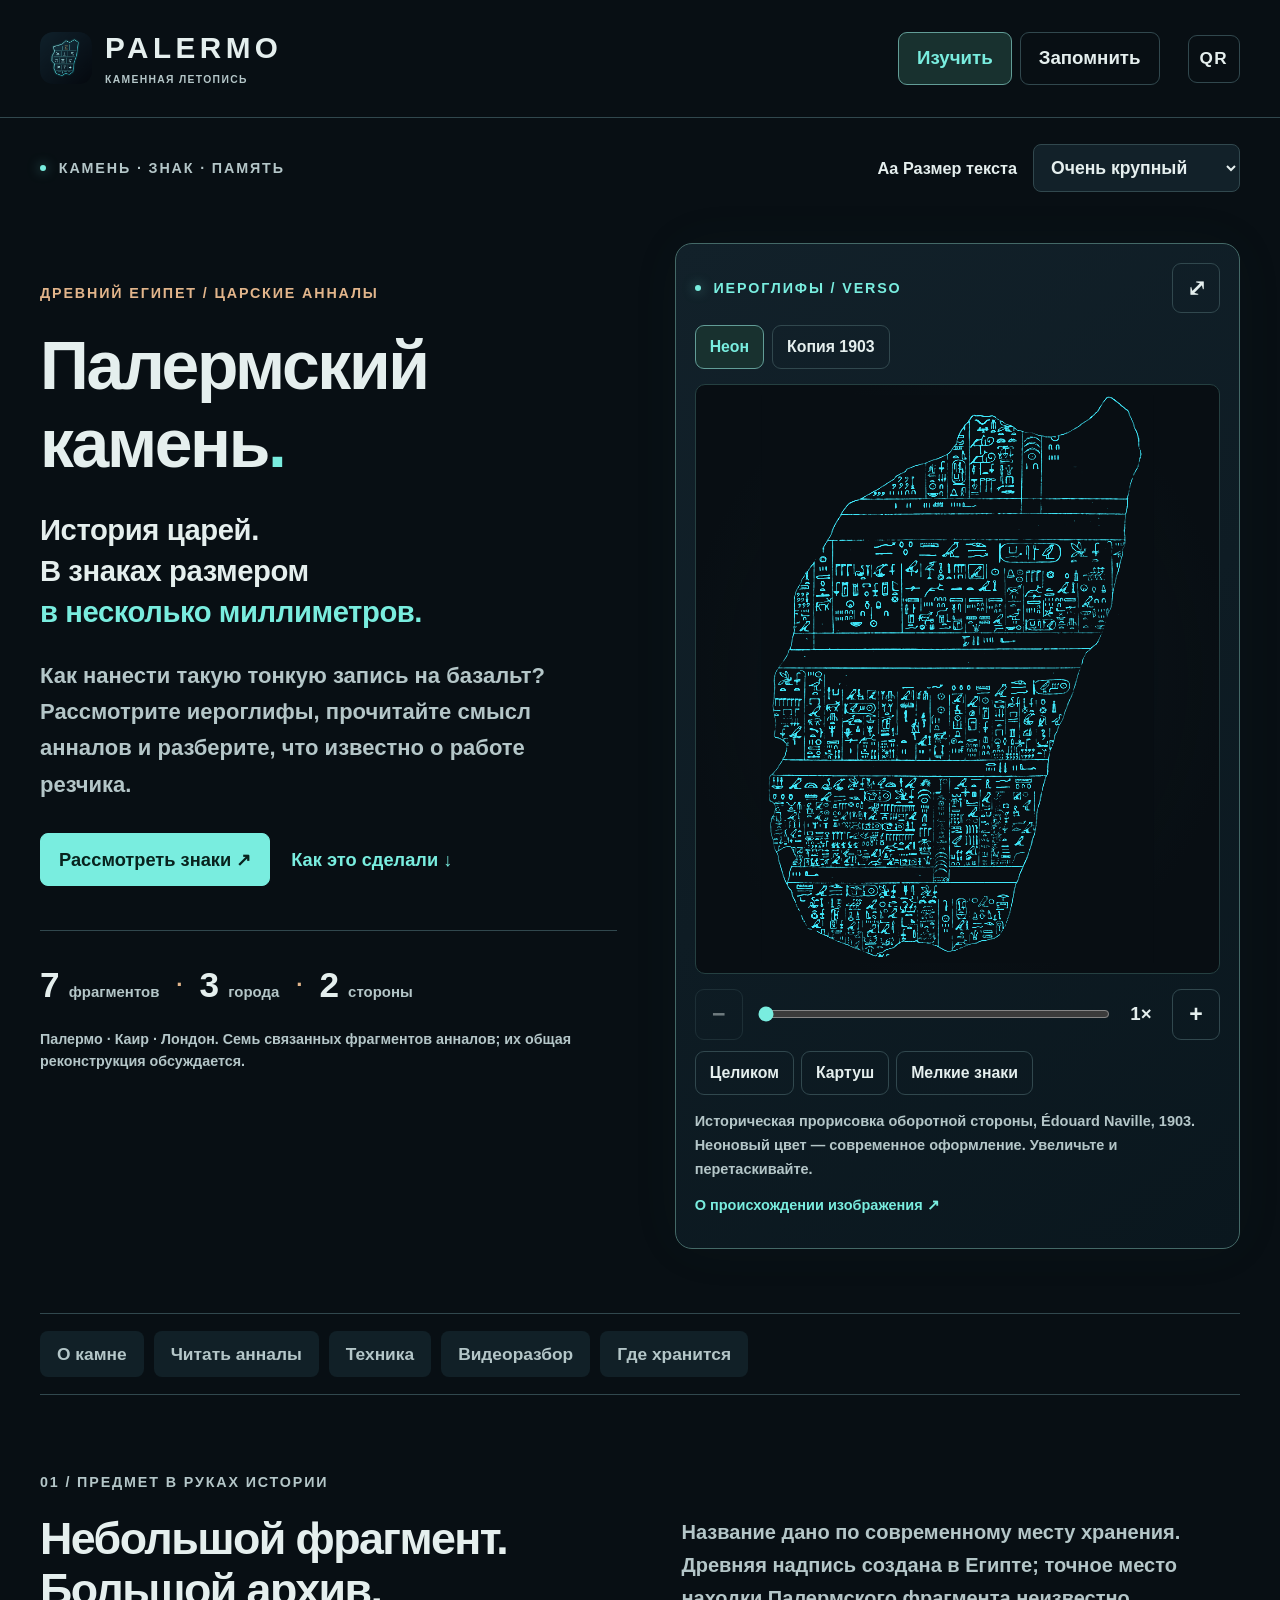
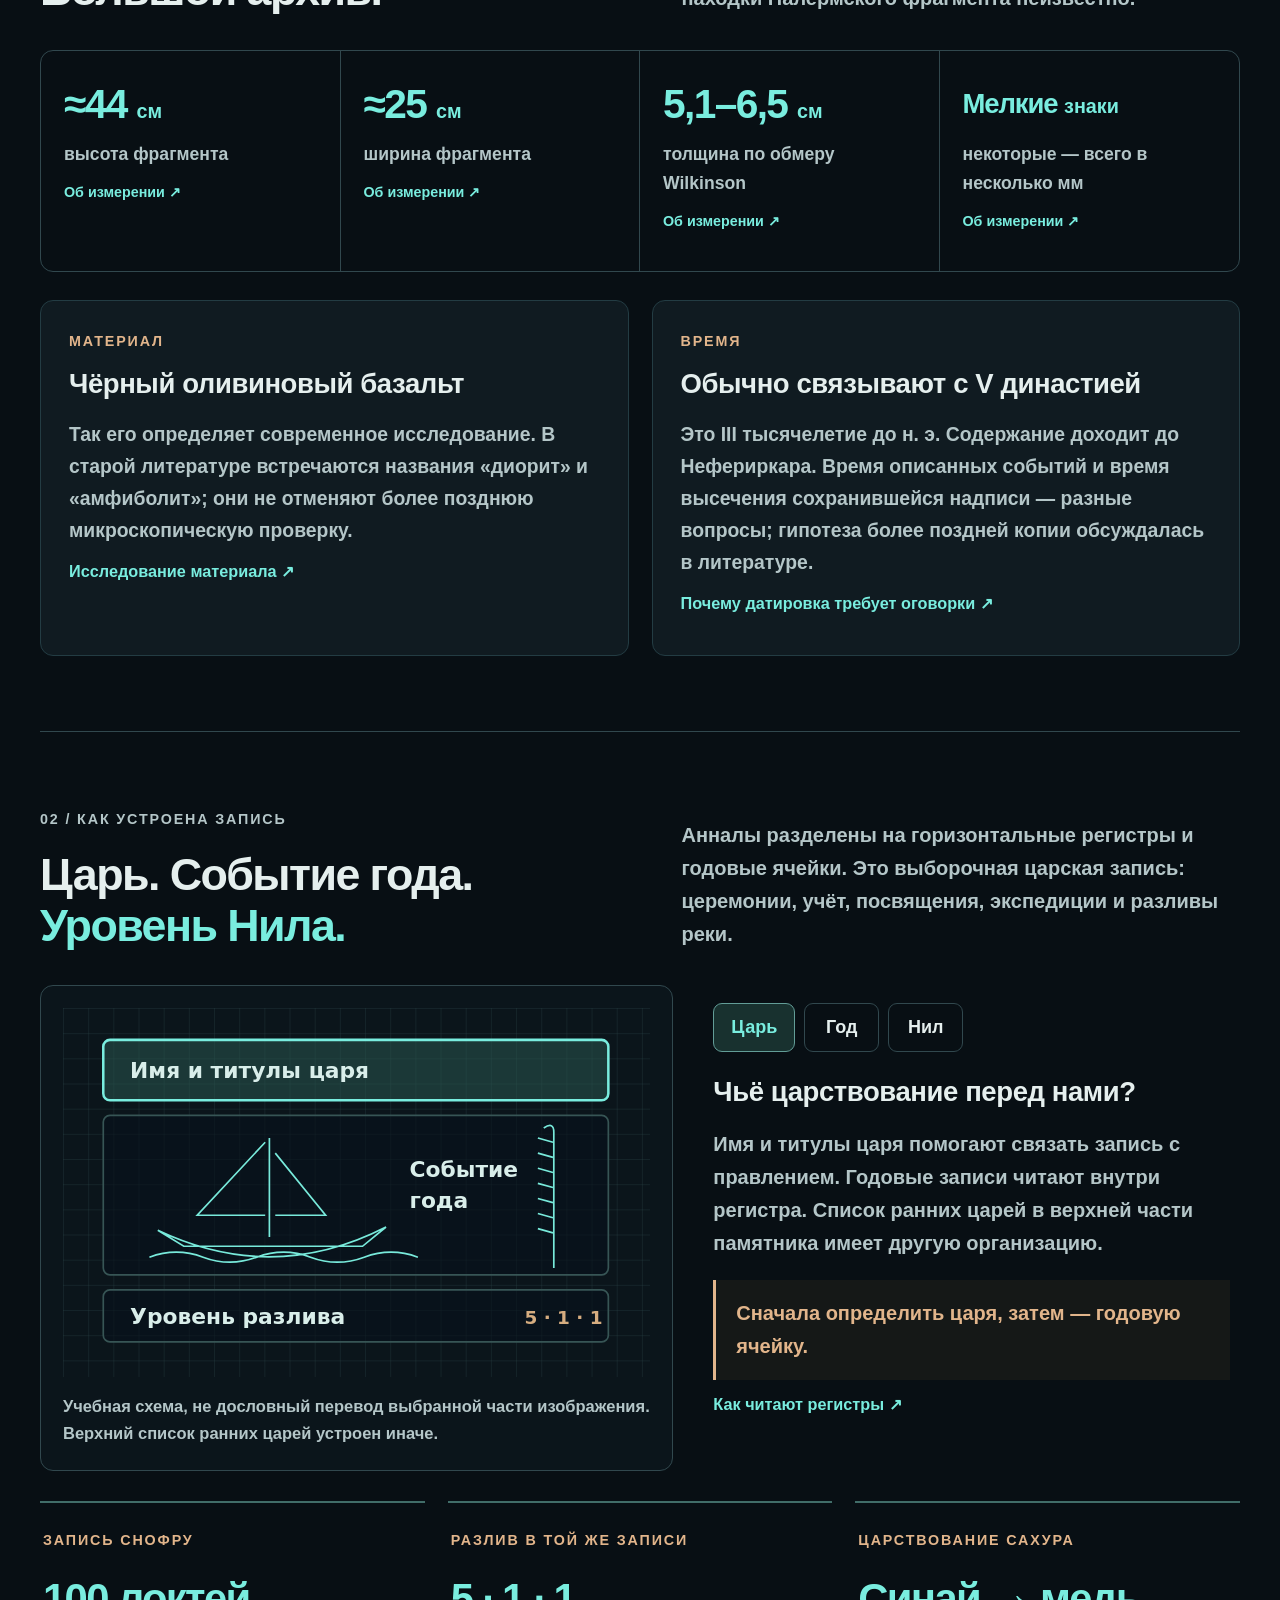
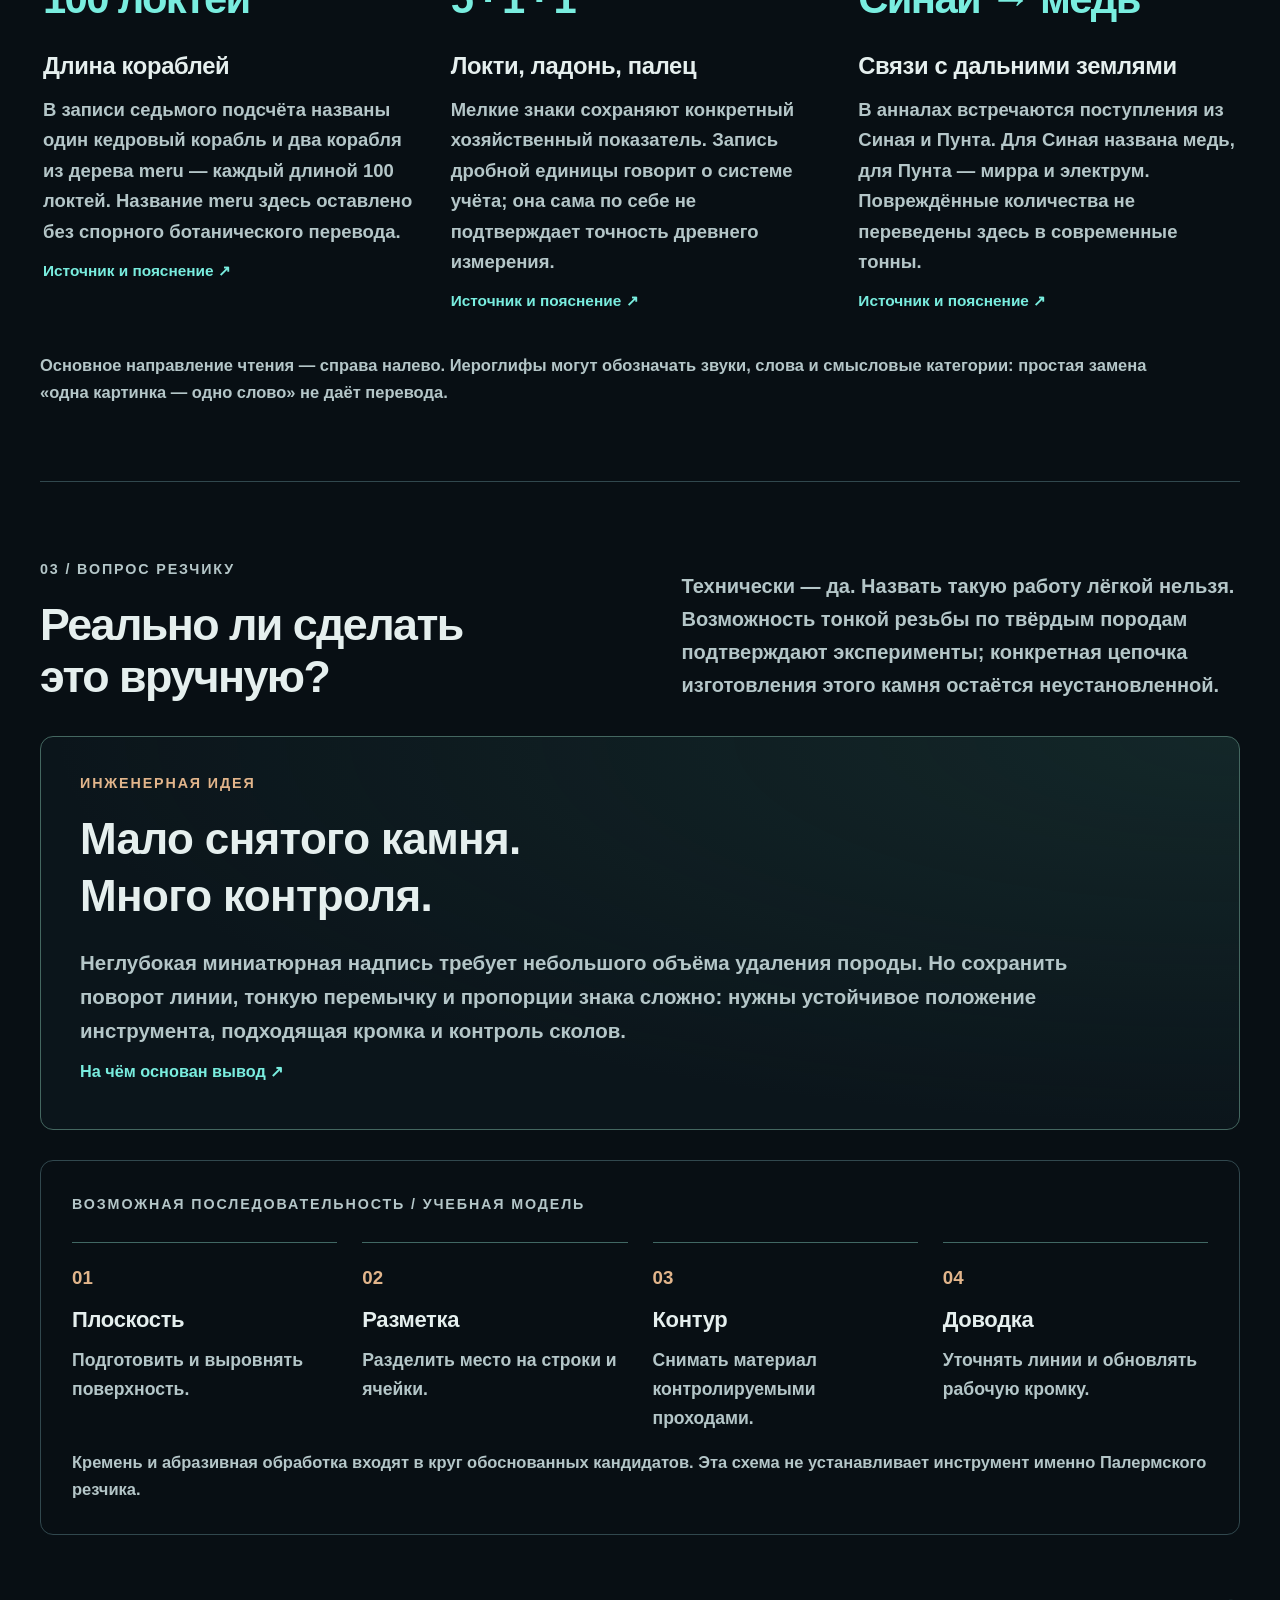
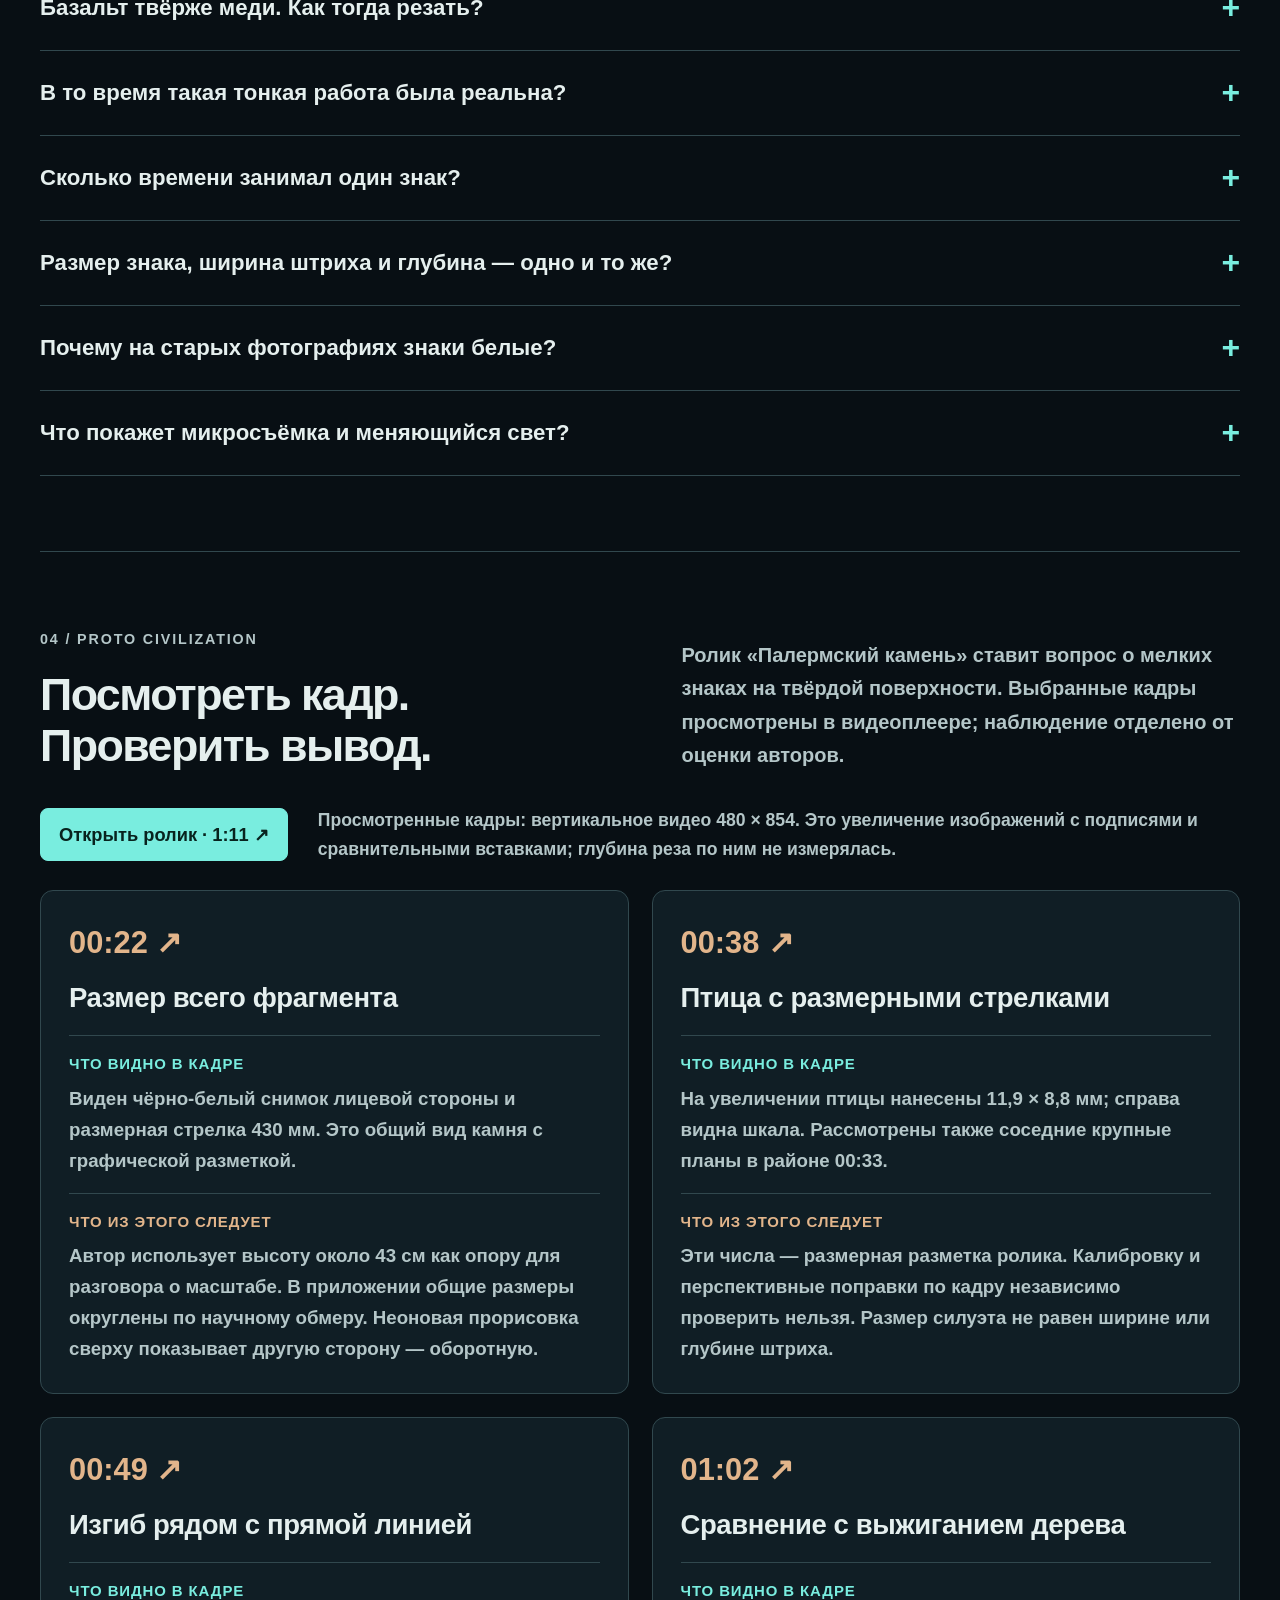
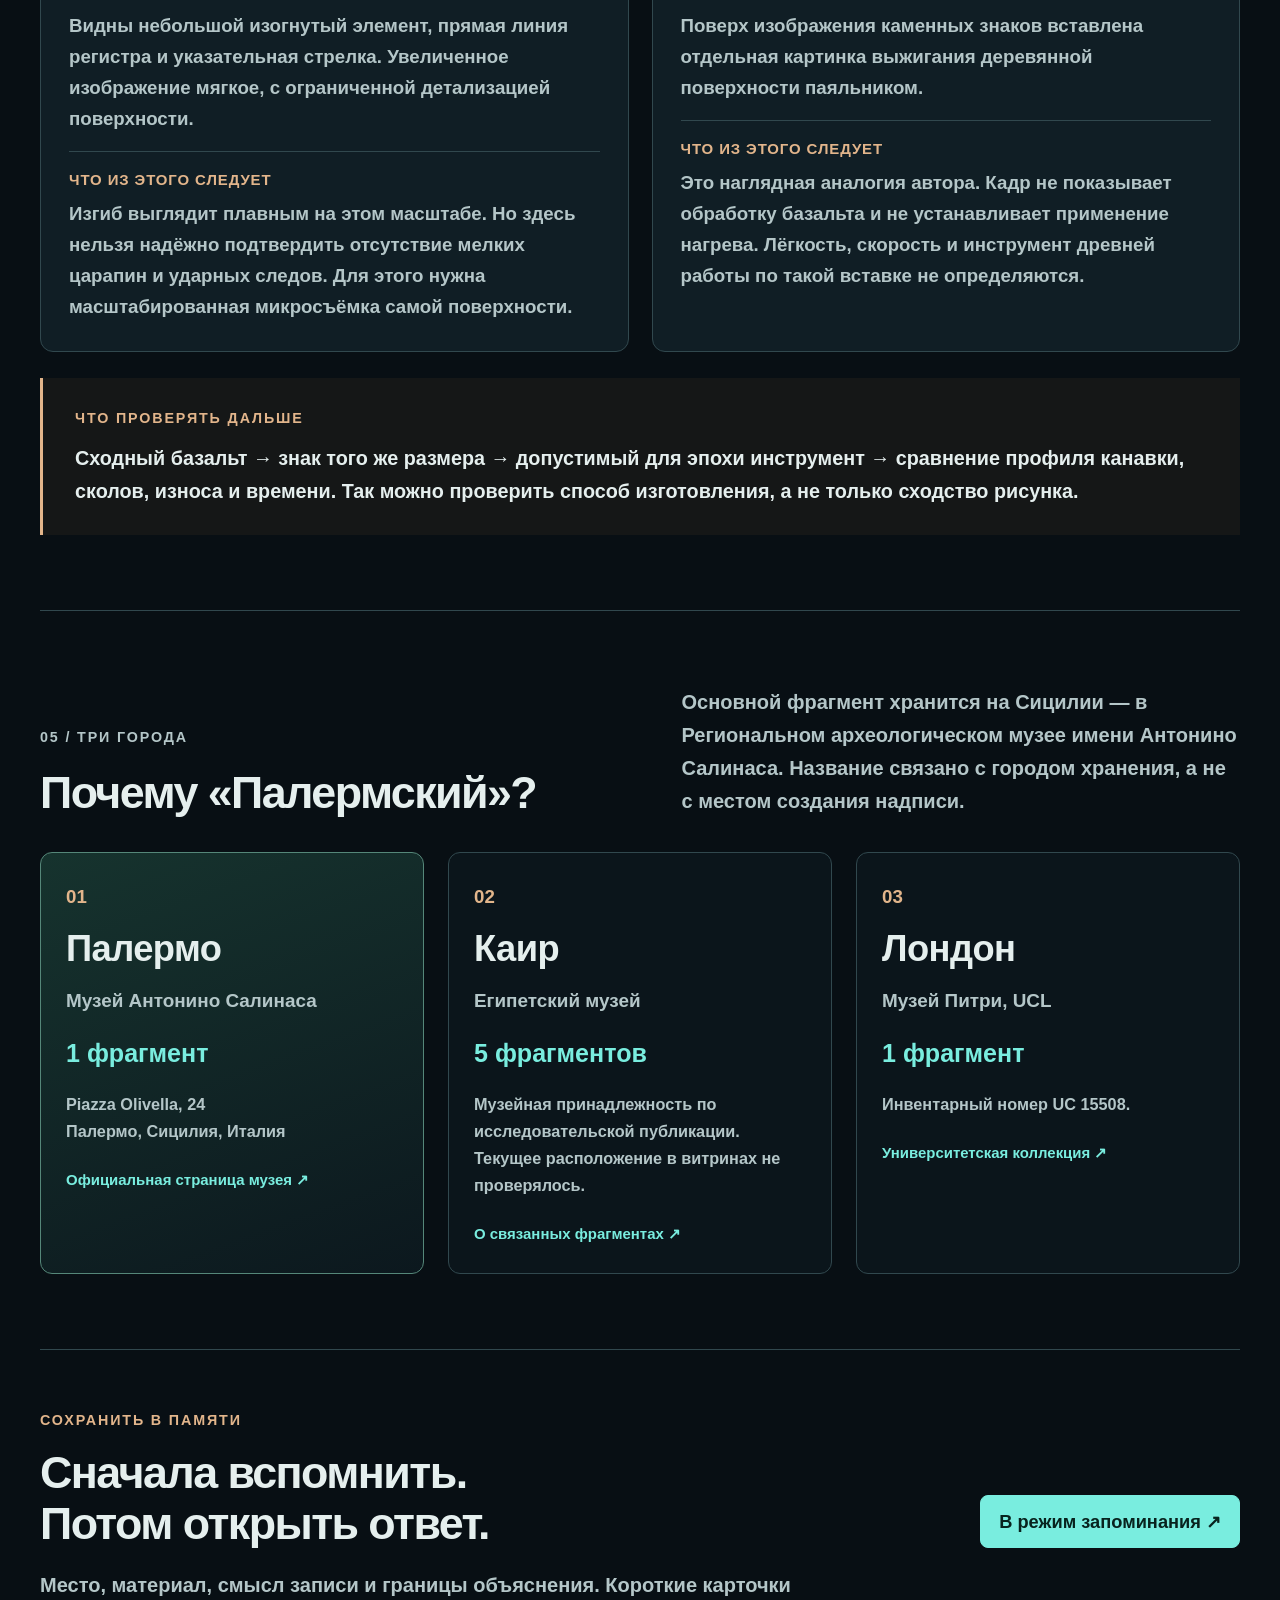
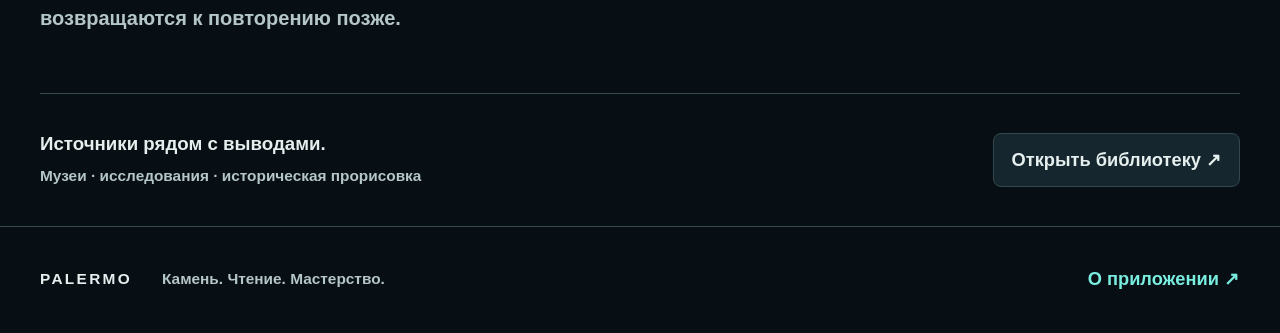
